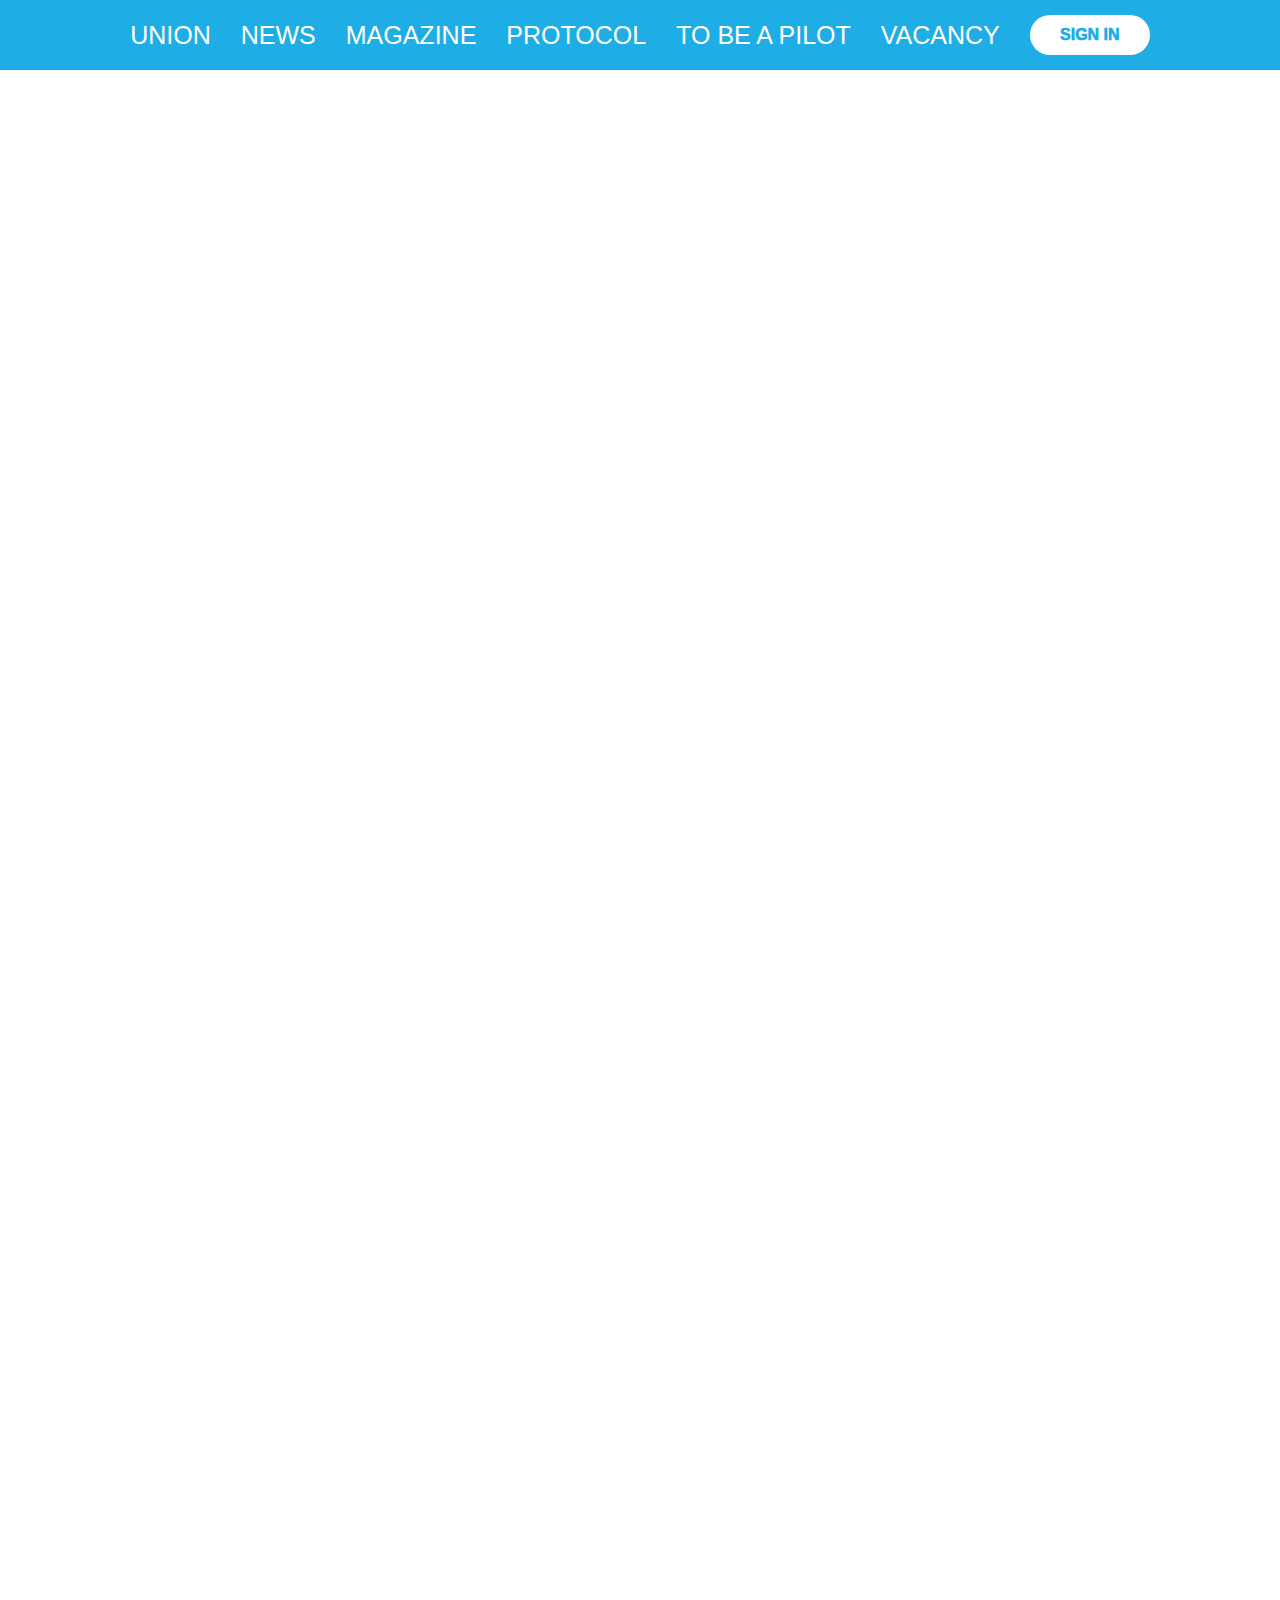
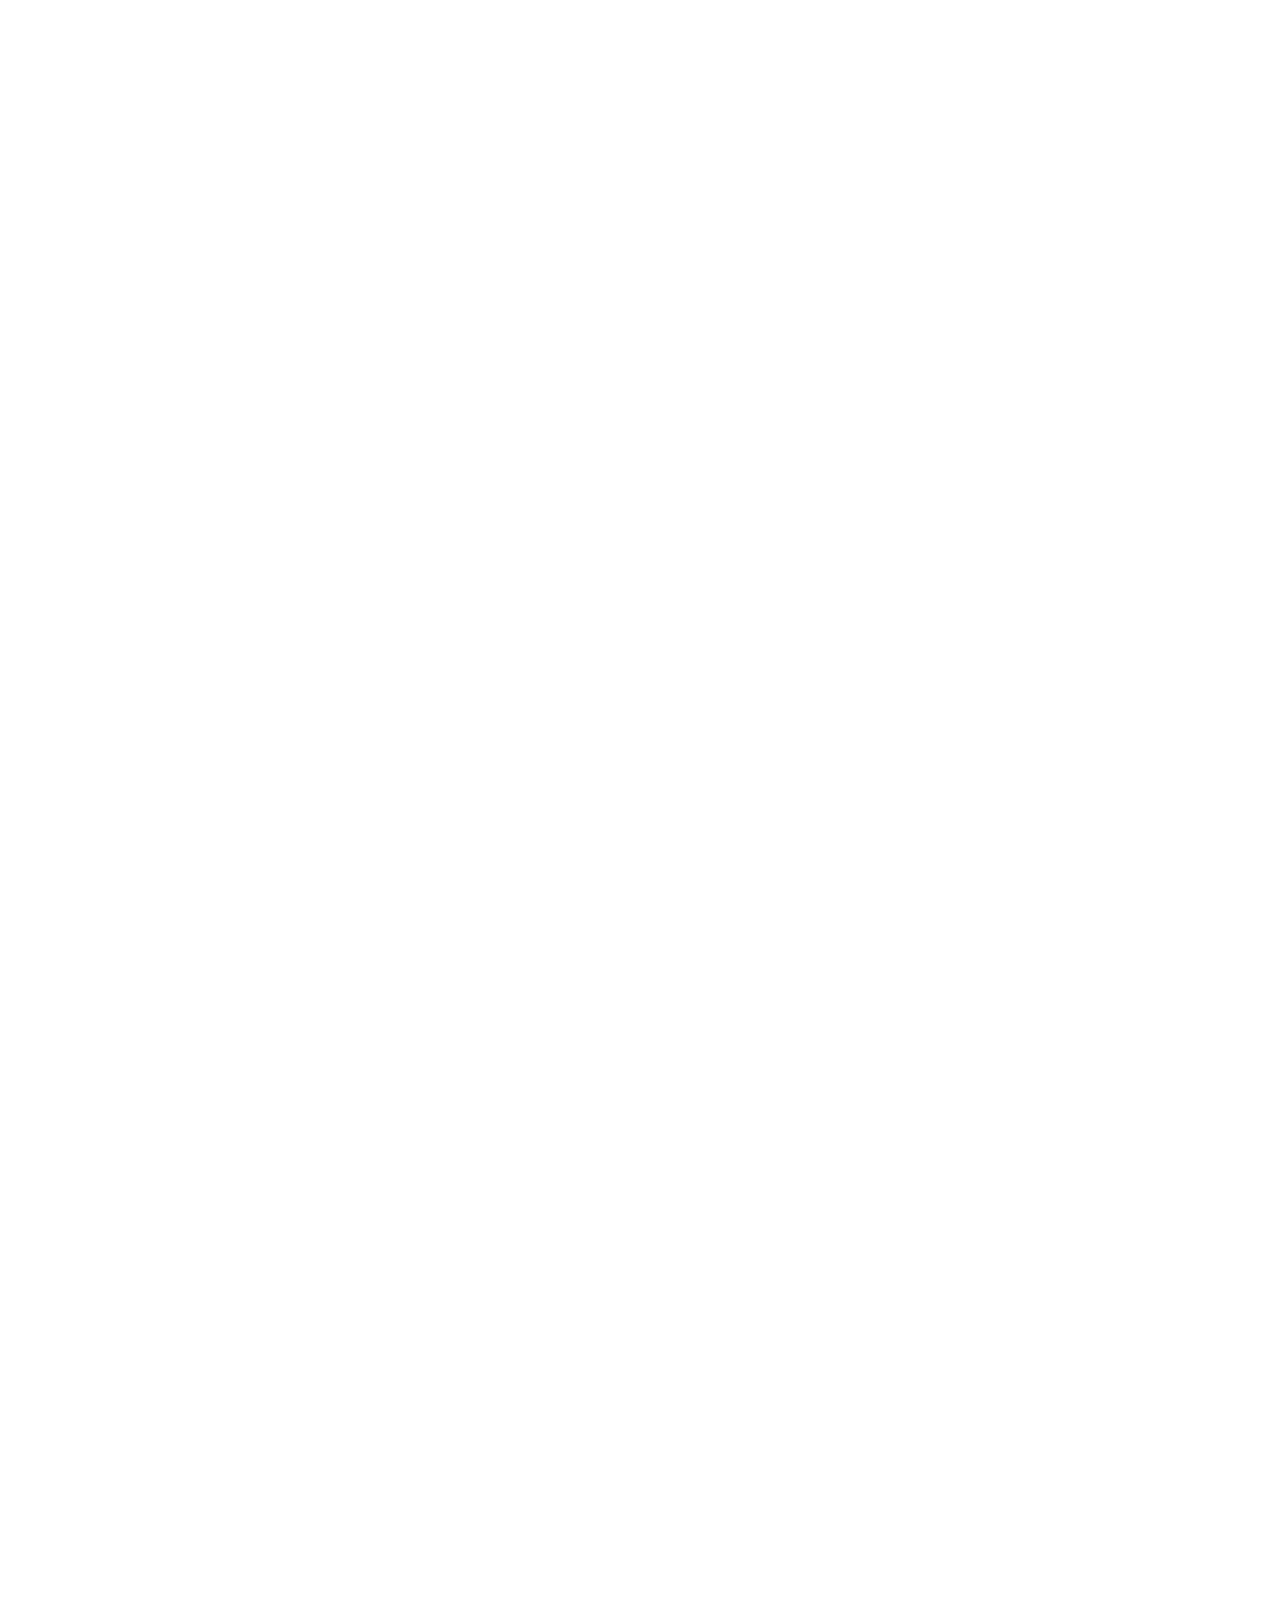
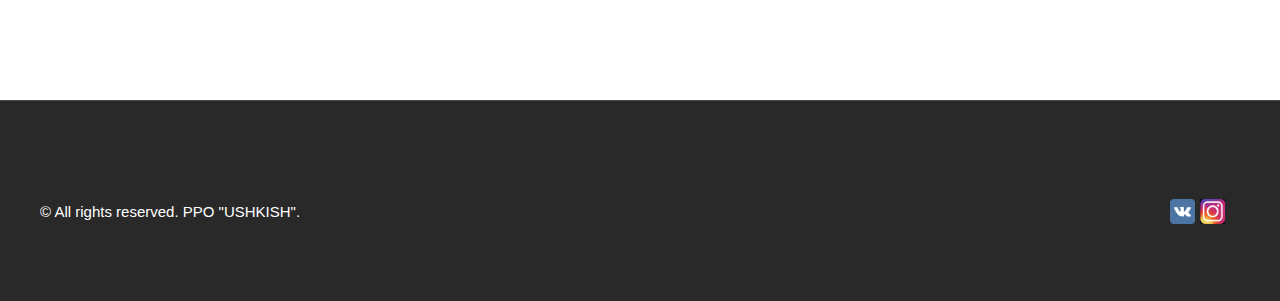
==== magazine/index.html @ 319ffae0 "up" ====
<!DOCTYPE html>
<html lang="en">
<head>
    <meta charset="UTF-8">
    <meta name="viewport" content="width=device-width, initial-scale=1.0">
    <title>Document</title>
    <link rel="stylesheet" href="styles.css">
</head>
<body>
    <div class="header">
        <div class="container">
            <div class="navbar">
                <ul>
                    <li><a href="">UNION</a></li>
                    <li><a href="">NEWS</a></li>
                    <li><a href="">MAGAZINE</a></li>
                    <li><a href="">PROTOCOL</a></li>
                    <li><a href="">TO BE A PILOT</a></li>
                    <li><a href="">VACANCY</a></li>
                </ul>
                <div class="sign-in">
                    <button>SIGN IN</button>
                </div>
            </div>
        </div>
    </div>
    <div class="content">
        <div class="container">
            
        </div>
    </div>
        
    </div>
    <footer>
        <div class="container-footer">
            <div class="text">
                © All rights reserved. PPO "USHKISH".
            </div>
            <div class="socials">
                <a href = "https://instagram.com">
                    <img src = "inst.png" class = "instagram">
                </a>
                <a href = "https://vk.com">
                    <img src = "vk.png" class = "vk">
                </a>
            </div>
        </div>
    </footer>
</body>
</html>
---- magazine/styles.css ----
*{
    margin: 0;
    padding: 0;
}
body{
    font-size: 16px;
    color: #484d4e;
    font-family: 'Gill Sans', 'Gill Sans MT', Calibri, 'Trebuchet MS', sans-serif;
}
.header{
    width: 100%;
    height: 70px;
    position: fixed;
    display: flex;
    justify-content: center;
    z-index: 1;
    background-color: #1FADE5;
}
.navbar{
    width: 100%;
    height: 100%;
    display: flex;
    justify-content: center;
    align-items: center;
}
ul {
    list-style: none; 
    margin: 0;
    padding-left: 0;
    display: flex;
    justify-content: center;
    align-items: center;
}
a{
    text-decoration: none;
    color: white;
    font-size: 25px;
    font-family: Verdana, Geneva, Tahoma, sans-serif;
}
li{
    float:left;
    margin-right:30px;
}
.sign-in{
    width: 120px;
    height: 40px;
    background-color: rgb(255, 255, 255);
    border-radius: 20px;
    color: #1FADE5
}
.container{
    width: 1200px;
    height: 100%;
    
}
.content{
    position: relative;
    width: 100%;
    height: 3200px;
    display: flex;
    justify-content: center;
    top: 70px;
}
button{
    width: 100%;
    height: 100%;
    border-radius: 30px;
    background: none;
	color: inherit;
	border: none;
	padding: 0;
	font: inherit;
	cursor: pointer;
	outline: inherit;
    font-weight: 1000;
}
a{
    text-decoration: none;
}

footer{
    margin-top: 100px;
    width: 100%;
    height:200px;
    border-top: 1px solid;
    background-color: #292929;
    overflow: hidden;
    display: flex;
    align-items: center;
    justify-content: center;
}
.container-footer{
    width: 1200px;
    height: 100%;
    display: flex;
    align-items: center;
}
.text{
    margin-top: 20px;
    font-size: 15px;
    color:white;
    font-family: 'FuturaPT',Arial,sans-serif;
    position: relative;
 
}
.socials{
    margin-top: 20px;
    position: relative;
    left: 870px;
}
.instagram{
    width: 25px;
    height: 25px;
    float: right;
    position: relative;
    margin-left: 5px;
}
.vk{
    width: 25px;
    height: 25px;
    float: right;
    position: relative;
}
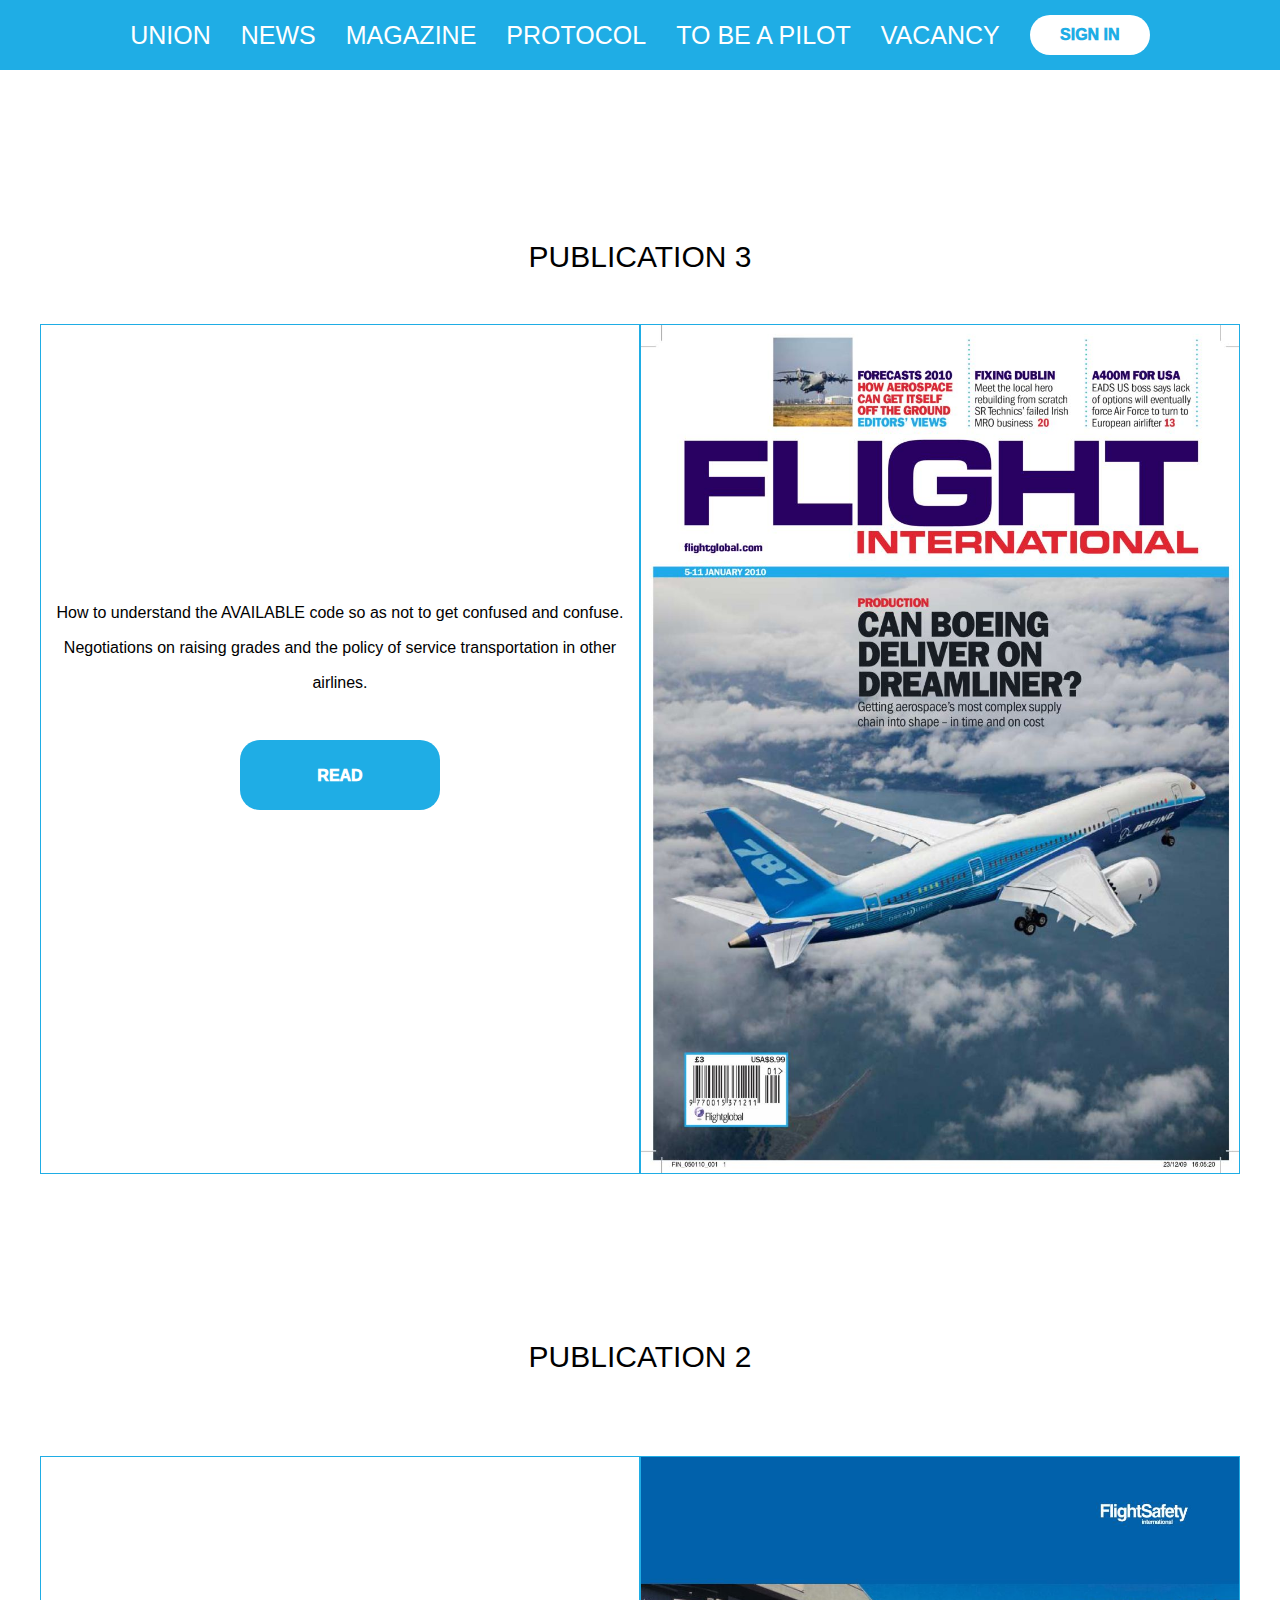
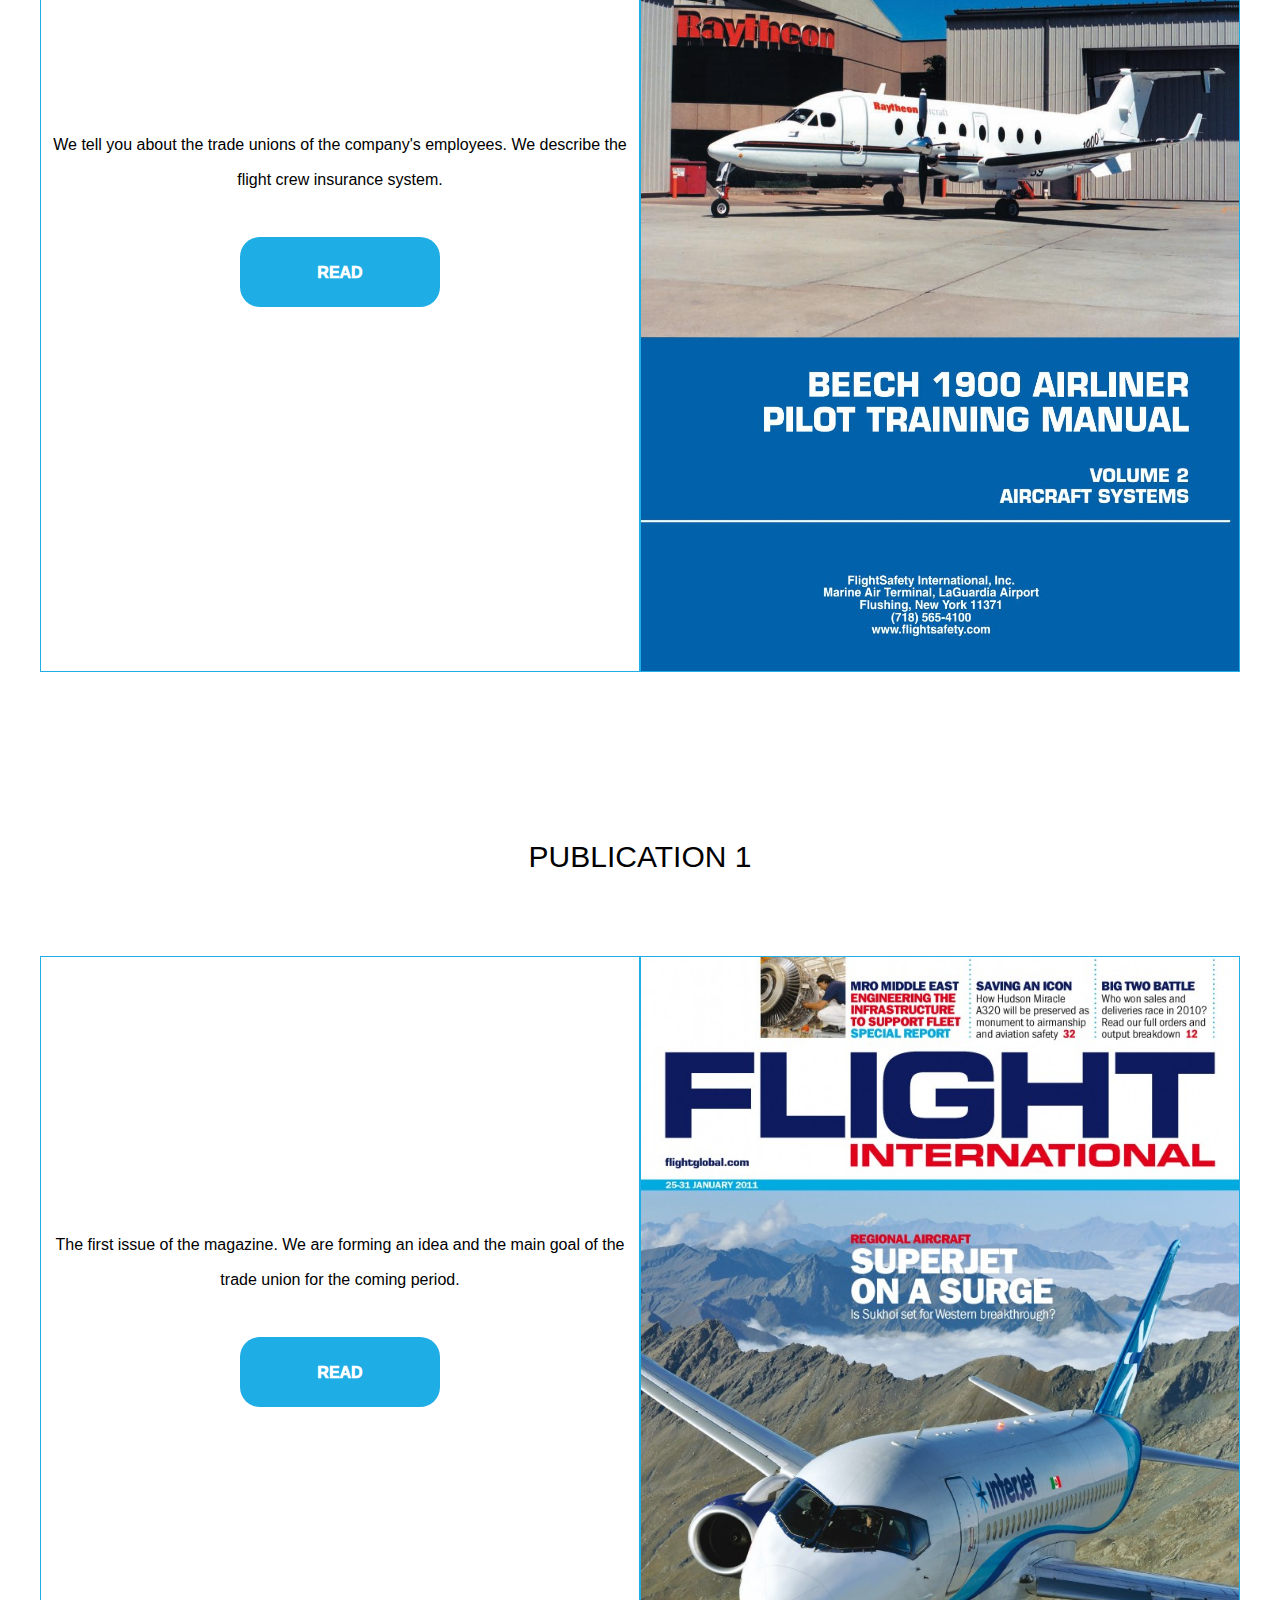
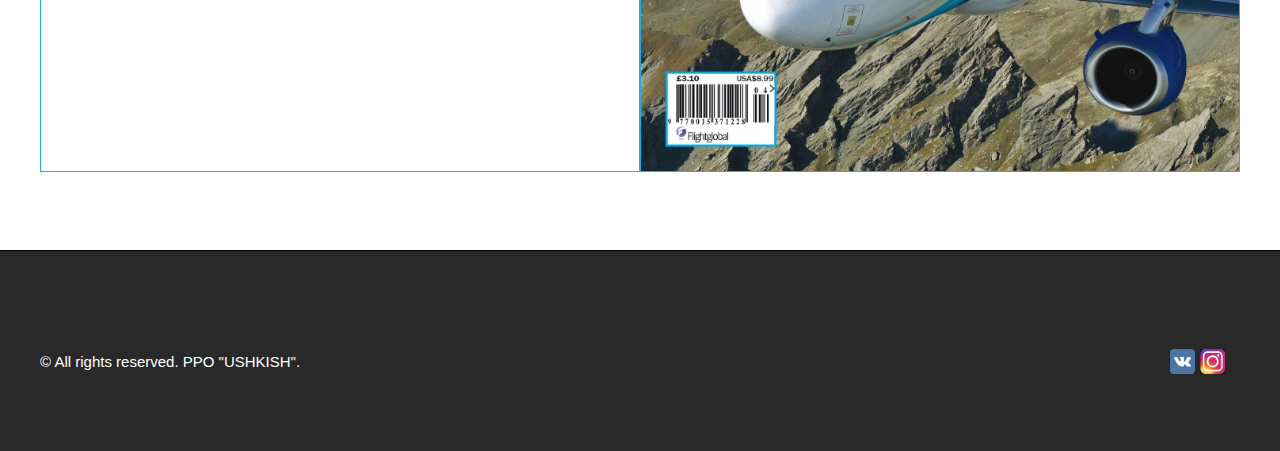
==== commit 37c3f6cb: "magazine" ====
--- a/magazine/index.html
+++ b/magazine/index.html
@@ -26,10 +26,61 @@
     </div>
     <div class="content">
         <div class="container">
-            
+            <div class="magazine-card">
+                <div class="title">PUBLICATION 3</div>
+                <div class="magazine-content">
+                    <div class="magazine-con">
+                        <div class="mag-text">
+                            How to understand the AVAILABLE code so as not to get confused and confuse. Negotiations on raising grades and the policy of service transportation in other airlines.
+                        </div>
+                        <div class="buttons">
+                            <div class="read-button">
+                                <button>READ</button>
+                            </div>
+                        </div>
+                    </div>
+                    <div class="magazine-con">
+                        <img src="mag1.jpg" alt="">
+                    </div>
+                </div>
+            </div>
+            <div class="magazine-card">
+                <div class="title">PUBLICATION 2</div>
+                <div class="magazine-content">
+                    <div class="magazine-con">
+                        <div class="mag-text">
+                            We tell you about the trade unions of the company's employees. We describe the flight crew insurance system.
+                        </div>
+                        <div class="buttons">
+                            <div class="read-button">
+                                <button>READ</button>
+                            </div>
+                        </div>
+                    </div>
+                    <div class="magazine-con">
+                        <img src="mag2.jpg" alt="">
+                    </div>
+                </div>
+            </div>
+            <div class="magazine-card">
+                <div class="title">PUBLICATION 1</div>
+                <div class="magazine-content">
+                    <div class="magazine-con">
+                        <div class="mag-text">
+                            The first issue of the magazine. We are forming an idea and the main goal of the trade union for the coming period.
+                        </div>
+                        <div class="buttons">
+                            <div class="read-button">
+                                <button>READ</button>
+                            </div>
+                        </div>
+                    </div>
+                    <div class="magazine-con">
+                        <img src="mag3.jpg" alt="">
+                    </div>
+                </div>
+            </div>
         </div>
-    </div>
-        
     </div>
     <footer>
         <div class="container-footer">
--- a/magazine/styles.css
+++ b/magazine/styles.css
@@ -4,8 +4,8 @@
 }
 body{
     font-size: 16px;
-    color: #484d4e;
-    font-family: 'Gill Sans', 'Gill Sans MT', Calibri, 'Trebuchet MS', sans-serif;
+    color: #000000;
+    font-family: 'Segoe UI', Tahoma, Geneva, Verdana, sans-serif;
 }
 .header{
     width: 100%;
@@ -56,10 +56,11 @@
 .content{
     position: relative;
     width: 100%;
-    height: 3200px;
+    height: 3350px;
     display: flex;
     justify-content: center;
     top: 70px;
+    background-color:#ffffff;
 }
 button{
     width: 100%;
@@ -77,7 +78,59 @@
 a{
     text-decoration: none;
 }
-
+.magazine-card{
+    width: 100%;
+    height: 1000px;
+    margin-top: 100px;
+    display: flex;
+    flex-direction: column;
+}
+.title{
+    margin-top: 70px;
+    height: 70px;
+    width: 100%;
+    display: flex;
+    justify-content: center;
+    font-size: 30px;
+}
+.magazine-content{
+    width: 100%;
+    height: 860px;
+    display: flex;
+    margin-top: 50px;
+}
+.magazine-con{
+    width: 50%;
+    height: 100%;
+    border: 1px solid;
+    border-color: #1FADE5;
+    display: flex;
+    line-height: 35px;
+    text-align: center;
+    flex-direction: column
+}
+.mag-text{
+    margin-top: 270px;
+}
+.magazine-con img{
+    width: 100%;
+    height: 100%;
+}
+.buttons{
+    width: 100%;
+    height: 150px;
+    display: flex;
+    text-align: center;
+    align-items: center;
+    justify-content: center;
+}
+.read-button{
+    width: 200px;
+    height: 70px;
+    background-color: #1FADE5;
+    border-radius: 20px;
+    color: white;
+}
 footer{
     margin-top: 100px;
     width: 100%;
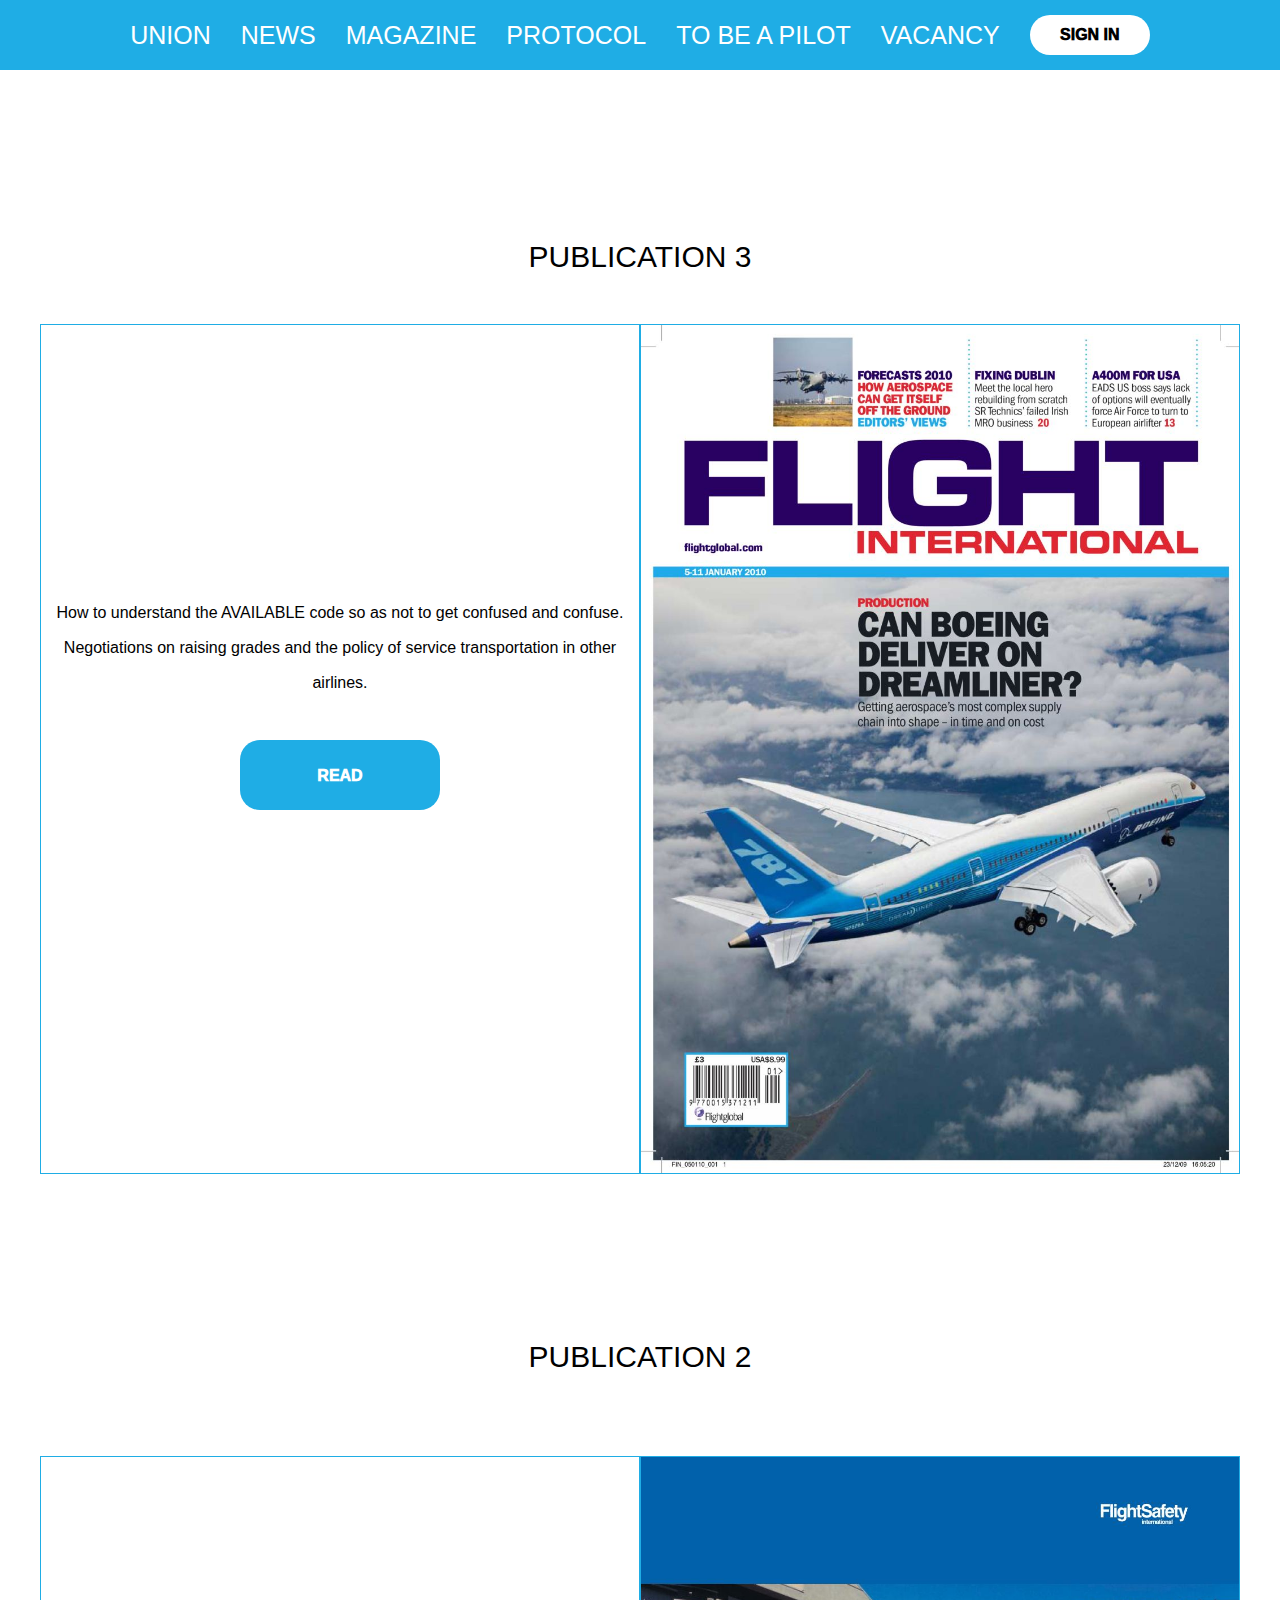
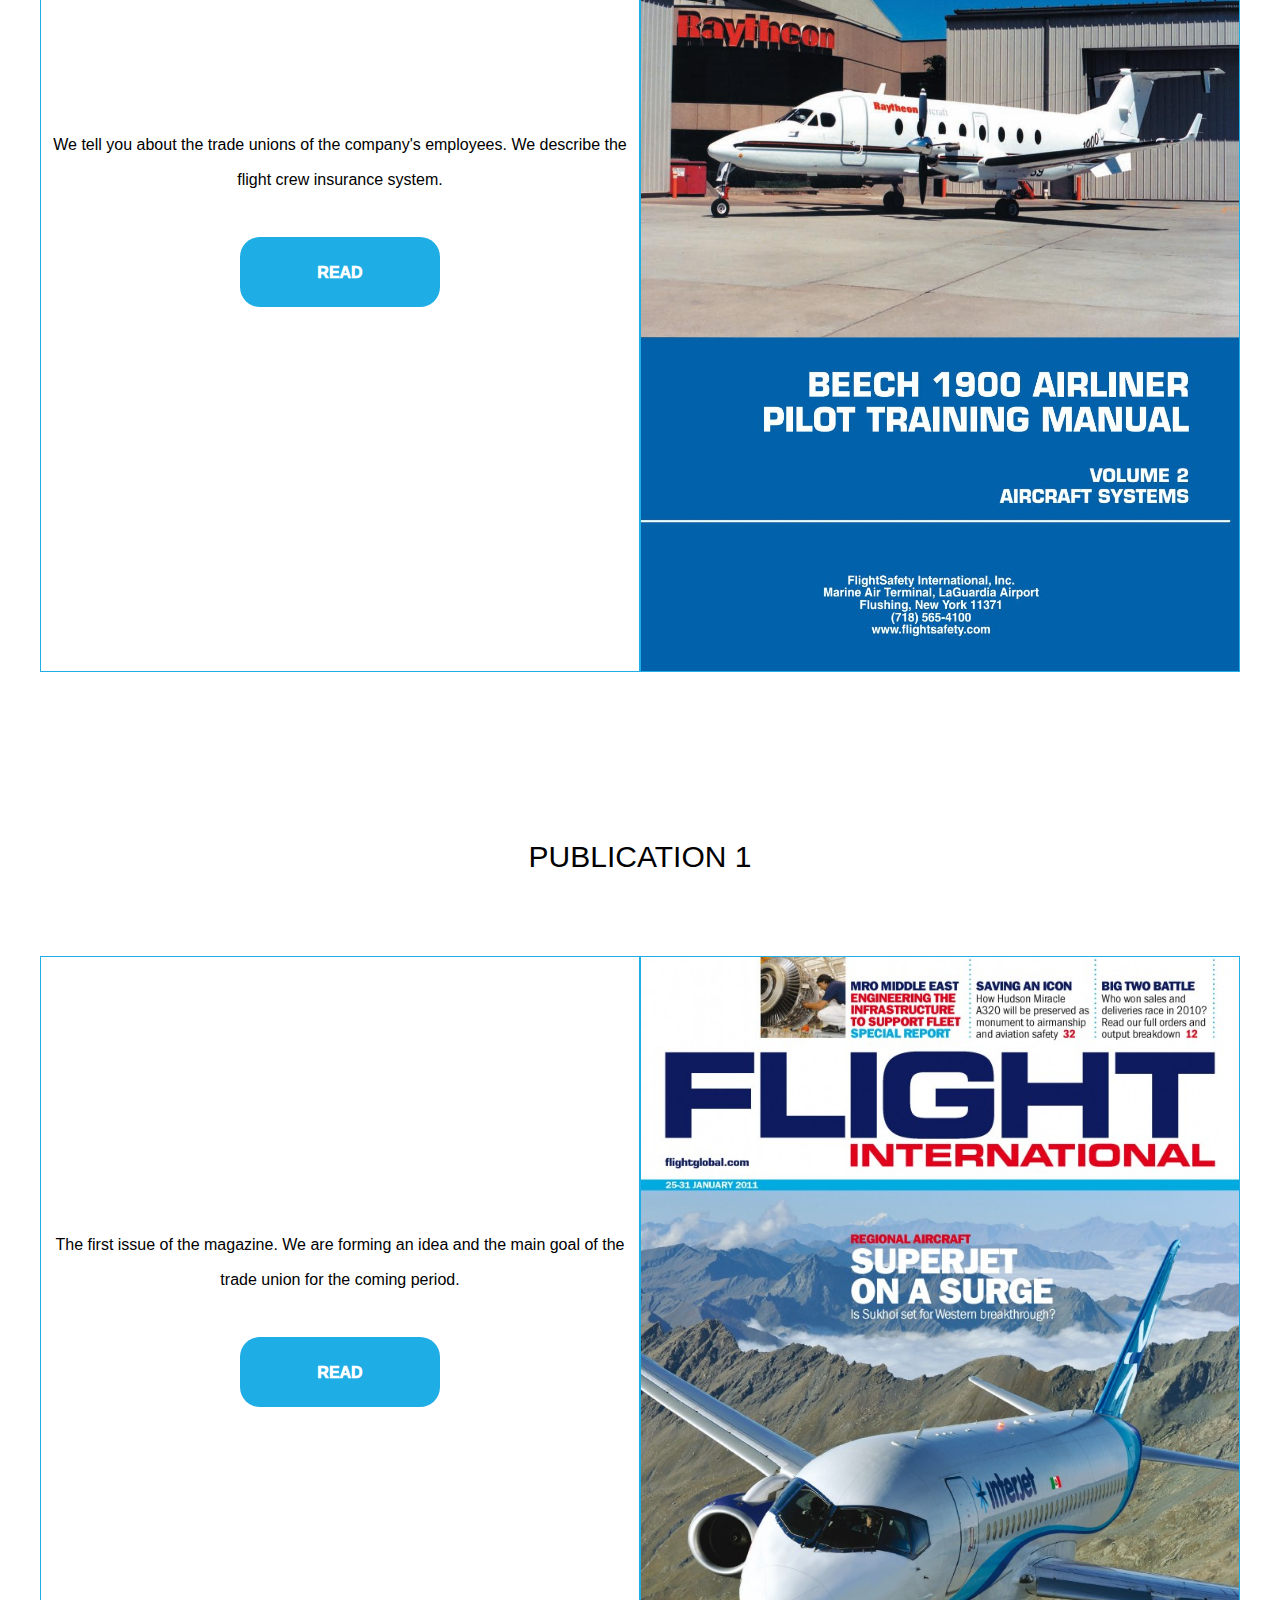
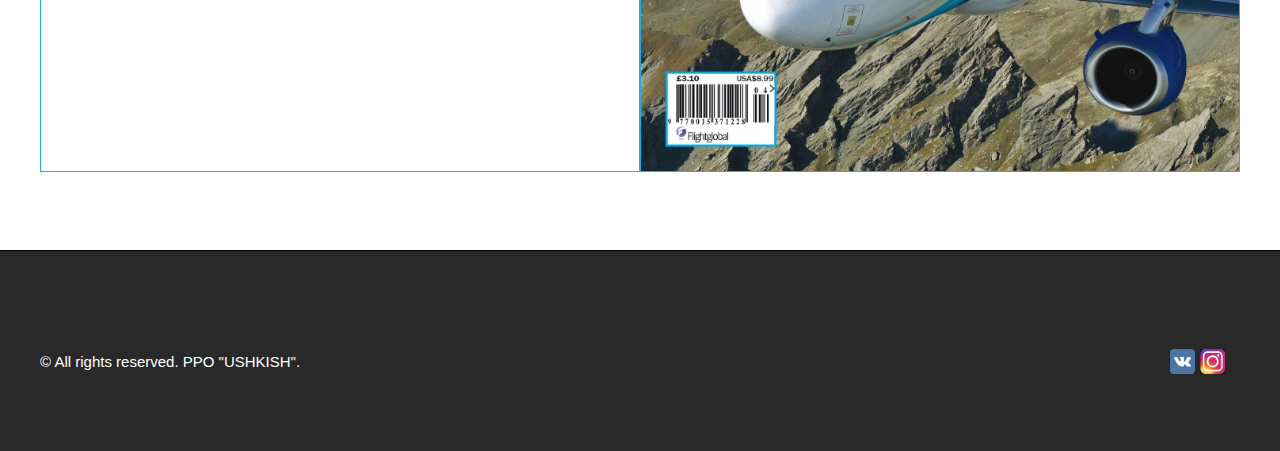
==== commit 5a9a43e5: "last commit" ====
--- a/magazine/index.html
+++ b/magazine/index.html
@@ -11,15 +11,15 @@
         <div class="container">
             <div class="navbar">
                 <ul>
-                    <li><a href="">UNION</a></li>
-                    <li><a href="">NEWS</a></li>
-                    <li><a href="">MAGAZINE</a></li>
-                    <li><a href="">PROTOCOL</a></li>
-                    <li><a href="">TO BE A PILOT</a></li>
-                    <li><a href="">VACANCY</a></li>
+                    <li><a href="C:\Users\stron\Documents\GitHub\web_project\union\page2.html">UNION</a></li>
+                    <li><a href="C:\Users\stron\Documents\GitHub\web_project\main\index.html">NEWS</a></li>
+                    <li><a href="C:\Users\stron\Documents\GitHub\web_project\magazine\index.html">MAGAZINE</a></li>
+                    <li><a href="C:\Users\stron\Documents\GitHub\web_project\protocols\index.html">PROTOCOL</a></li>
+                    <li><a href="C:\Users\stron\Documents\GitHub\web_project\being pilot\index.html">TO BE A PILOT</a></li>
+                    <li><a href="C:\Users\stron\Documents\GitHub\web_project\vacancy\index.html">VACANCY</a></li>
                 </ul>
                 <div class="sign-in">
-                    <button>SIGN IN</button>
+                    <button><a id = "signbut" href = "C:\Users\stron\Documents\GitHub\web_project\sign\index.html">SIGN IN</a></button>
                 </div>
             </div>
         </div>
--- a/magazine/styles.css
+++ b/magazine/styles.css
@@ -1,6 +1,12 @@
 *{
     margin: 0;
     padding: 0;
+}
+#signbut{
+    text-decoration: none;
+    color: black;
+    font-size: 16px;
+    font-family: Verdana, Geneva, Tahoma, sans-serif;
 }
 body{
     font-size: 16px;
